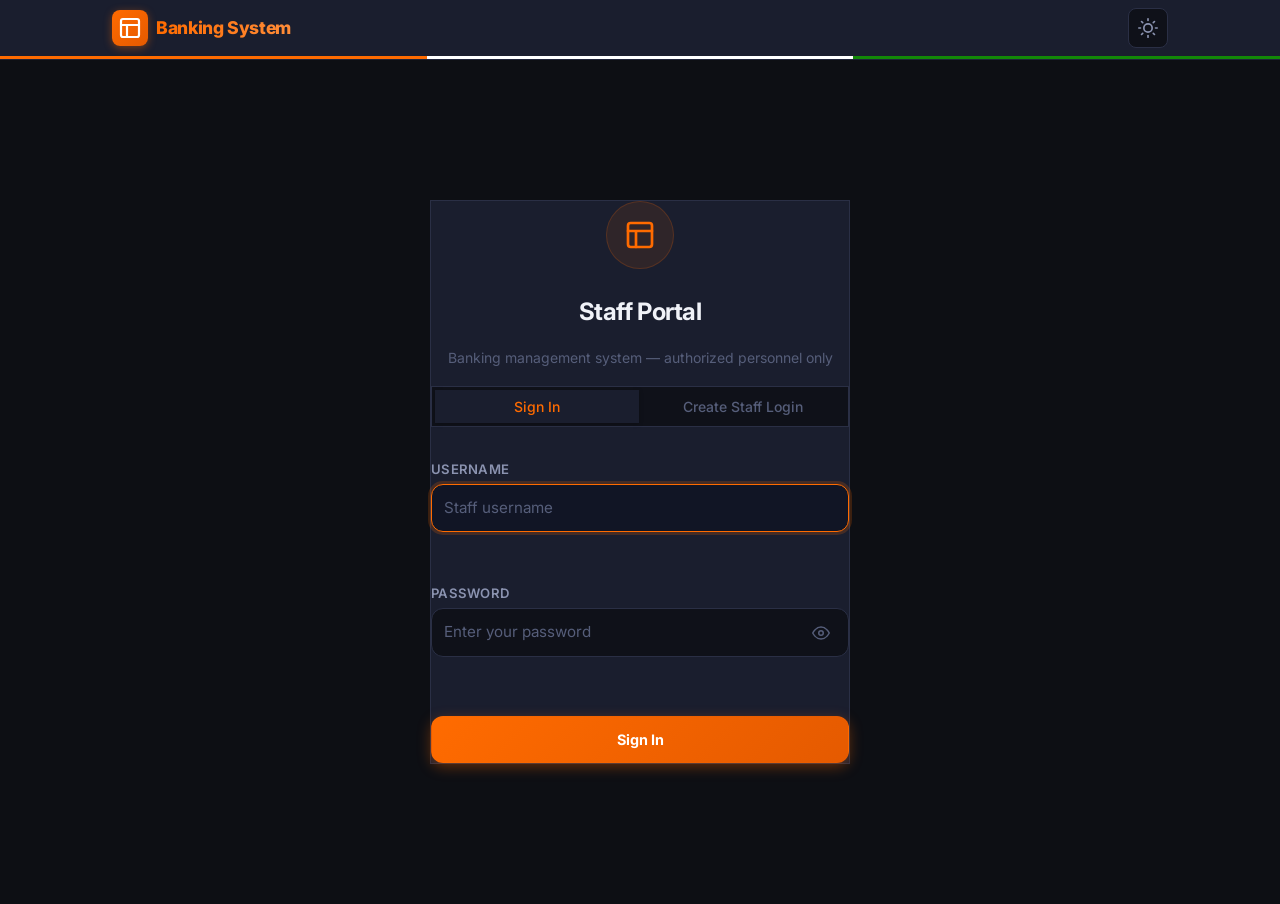
==== frontend/login.html @ ddfff702 "banking system first commit" ====
<!DOCTYPE html>
<html lang="en">
<head>
    <meta charset="UTF-8">
    <meta name="viewport" content="width=device-width, initial-scale=1.0, viewport-fit=cover">
    <meta name="theme-color" content="#FF6B00">
    <meta name="description" content="Staff login for the banking management system.">
    <title>Banking System — Staff Sign In</title>
    <link rel="preconnect" href="https://fonts.googleapis.com">
    <link rel="preconnect" href="https://fonts.gstatic.com" crossorigin>
    <link href="https://fonts.googleapis.com/css2?family=Inter:wght@400;500;600;700;800&display=swap" rel="stylesheet">
    <link rel="stylesheet" href="./style.css">
</head>
<body>
    <header class="topbar" role="banner">
        <div class="topbar-inner">
            <div class="topbar-brand">
                <span class="brand-icon" aria-hidden="true">
                    <svg width="24" height="24" viewBox="0 0 24 24" fill="none" stroke="currentColor"
                         stroke-width="2.2" stroke-linecap="round" stroke-linejoin="round">
                        <rect x="3" y="3" width="18" height="18" rx="2"/>
                        <path d="M3 9h18M9 21V9"/>
                    </svg>
                </span>
                <span class="brand-name">Banking System</span>
            </div>
            <div class="topbar-actions">
                <button class="icon-btn" id="themeToggle" aria-label="Toggle dark/light mode">
                    <svg class="icon-sun" width="20" height="20" viewBox="0 0 24 24" fill="none" stroke="currentColor"
                         stroke-width="2" stroke-linecap="round" stroke-linejoin="round" aria-hidden="true">
                        <circle cx="12" cy="12" r="5"/>
                        <line x1="12" y1="1" x2="12" y2="3"/>
                        <line x1="12" y1="21" x2="12" y2="23"/>
                        <line x1="4.22" y1="4.22" x2="5.64" y2="5.64"/>
                        <line x1="18.36" y1="18.36" x2="19.78" y2="19.78"/>
                        <line x1="1" y1="12" x2="3" y2="12"/>
                        <line x1="21" y1="12" x2="23" y2="12"/>
                        <line x1="4.22" y1="19.78" x2="5.64" y2="18.36"/>
                        <line x1="18.36" y1="5.64" x2="19.78" y2="4.22"/>
                    </svg>
                </button>
            </div>
        </div>
        <div class="topbar-tricolor" aria-hidden="true">
            <span class="tc-saffron"></span>
            <span class="tc-white"></span>
            <span class="tc-green"></span>
        </div>
    </header>

    <main class="login-page" id="main-content">
        <div class="login-card">
            <div class="login-brand" aria-hidden="true">
                <div class="login-brand-icon">
                    <svg width="32" height="32" viewBox="0 0 24 24" fill="none" stroke="currentColor"
                         stroke-width="2" stroke-linecap="round" stroke-linejoin="round">
                        <rect x="3" y="3" width="18" height="18" rx="2"/>
                        <path d="M3 9h18M9 21V9"/>
                    </svg>
                </div>
            </div>

            <h1 class="login-title">Staff Portal</h1>
            <p class="login-subtitle">Banking management system — authorized personnel only</p>

            <div class="auth-tabs" role="tablist" aria-label="Authentication options">
                <button class="auth-tab auth-tab--active" id="tab-signin" role="tab"
                        aria-selected="true" aria-controls="panel-signin">
                    Sign In
                </button>
                <button class="auth-tab" id="tab-signup" role="tab"
                        aria-selected="false" aria-controls="panel-signup">
                    Create Staff Login
                </button>
            </div>

            <div id="panel-signin" class="auth-panel" role="tabpanel" aria-labelledby="tab-signin">
                <form id="loginForm" class="login-form" novalidate>
                    <div class="field">
                        <label class="field-label" for="loginUsername">Username</label>
                        <input class="field-input" id="loginUsername" name="username" type="text"
                               placeholder="Staff username" autocomplete="username" required autofocus>
                        <span class="field-error" id="login-username-error" role="alert"></span>
                    </div>
                    <div class="field">
                        <label class="field-label" for="loginPassword">Password</label>
                        <div class="password-wrap">
                            <input class="field-input" id="loginPassword" name="password" type="password"
                                   placeholder="Enter your password" autocomplete="current-password" required>
                            <button type="button" class="pwd-eye-btn" id="loginPasswordToggle"
                                    aria-label="Show password" aria-pressed="false">
                                <svg class="eye-icon eye-show" width="18" height="18" viewBox="0 0 24 24" fill="none"
                                     stroke="currentColor" stroke-width="2" stroke-linecap="round" stroke-linejoin="round" aria-hidden="true">
                                    <path d="M1 12s4-8 11-8 11 8 11 8-4 8-11 8-11-8-11-8z"/>
                                    <circle cx="12" cy="12" r="3"/>
                                </svg>
                                <svg class="eye-icon eye-hide" width="18" height="18" viewBox="0 0 24 24" fill="none"
                                     stroke="currentColor" stroke-width="2" stroke-linecap="round" stroke-linejoin="round" aria-hidden="true">
                                    <path d="M17.94 17.94A10.07 10.07 0 0 1 12 20c-7 0-11-8-11-8a18.45 18.45 0 0 1 5.06-5.94"/>
                                    <path d="M9.9 4.24A9.12 9.12 0 0 1 12 4c7 0 11 8 11 8a18.5 18.5 0 0 1-2.16 3.19"/>
                                    <line x1="1" y1="1" x2="23" y2="23"/>
                                </svg>
                            </button>
                        </div>
                        <span class="field-error" id="login-password-error" role="alert"></span>
                    </div>
                    <div id="loginError" class="login-error" role="alert" aria-live="polite" hidden></div>
                    <button type="submit" class="btn btn-primary login-submit" id="loginBtn">Sign In</button>
                </form>
            </div>

            <div id="panel-signup" class="auth-panel auth-panel--hidden" role="tabpanel" aria-labelledby="tab-signup">
                <form id="registerForm" class="login-form" novalidate>
                    <div class="field">
                        <label class="field-label" for="regUsername">Username</label>
                        <input class="field-input" id="regUsername" name="username" type="text"
                               placeholder="Choose a staff username" autocomplete="username" required>
                        <span class="field-hint">At least 3 characters.</span>
                        <span class="field-error" id="reg-username-error" role="alert"></span>
                    </div>
                    <div class="field">
                        <label class="field-label" for="regPassword">Password</label>
                        <div class="password-wrap">
                            <input class="field-input" id="regPassword" name="password" type="password"
                                   placeholder="Create a password" autocomplete="new-password" required>
                            <button type="button" class="pwd-eye-btn" id="regPasswordToggle"
                                    aria-label="Show password" aria-pressed="false">
                                <svg class="eye-icon eye-show" width="18" height="18" viewBox="0 0 24 24" fill="none"
                                     stroke="currentColor" stroke-width="2" stroke-linecap="round" stroke-linejoin="round" aria-hidden="true">
                                    <path d="M1 12s4-8 11-8 11 8 11 8-4 8-11 8-11-8-11-8z"/>
                                    <circle cx="12" cy="12" r="3"/>
                                </svg>
                                <svg class="eye-icon eye-hide" width="18" height="18" viewBox="0 0 24 24" fill="none"
                                     stroke="currentColor" stroke-width="2" stroke-linecap="round" stroke-linejoin="round" aria-hidden="true">
                                    <path d="M17.94 17.94A10.07 10.07 0 0 1 12 20c-7 0-11-8-11-8a18.45 18.5 0 0 1 5.06-5.94"/>
                                    <path d="M9.9 4.24A9.12 9.12 0 0 1 12 4c7 0 11 8 11 8a18.5 18.5 0 0 1-2.16 3.19"/>
                                    <line x1="1" y1="1" x2="23" y2="23"/>
                                </svg>
                            </button>
                        </div>
                        <span class="field-hint">At least 6 characters.</span>
                        <span class="field-error" id="reg-password-error" role="alert"></span>
                    </div>
                    <div class="field">
                        <label class="field-label" for="regConfirm">Confirm Password</label>
                        <div class="password-wrap">
                            <input class="field-input" id="regConfirm" name="confirm" type="password"
                                   placeholder="Repeat your password" autocomplete="new-password" required>
                            <button type="button" class="pwd-eye-btn" id="regConfirmToggle"
                                    aria-label="Show password" aria-pressed="false">
                                <svg class="eye-icon eye-show" width="18" height="18" viewBox="0 0 24 24" fill="none"
                                     stroke="currentColor" stroke-width="2" stroke-linecap="round" stroke-linejoin="round" aria-hidden="true">
                                    <path d="M1 12s4-8 11-8 11 8 11 8-4 8-11 8-11-8-11-8z"/>
                                    <circle cx="12" cy="12" r="3"/>
                                </svg>
                                <svg class="eye-icon eye-hide" width="18" height="18" viewBox="0 0 24 24" fill="none"
                                     stroke="currentColor" stroke-width="2" stroke-linecap="round" stroke-linejoin="round" aria-hidden="true">
                                    <path d="M17.94 17.94A10.07 10.07 0 0 1 12 20c-7 0-11-8-11-8a18.45 18.5 0 0 1 5.06-5.94"/>
                                    <path d="M9.9 4.24A9.12 9.12 0 0 1 12 4c7 0 11 8 11 8a18.5 18.5 0 0 1-2.16 3.19"/>
                                    <line x1="1" y1="1" x2="23" y2="23"/>
                                </svg>
                            </button>
                        </div>
                        <span class="field-error" id="reg-confirm-error" role="alert"></span>
                    </div>
                    <div id="registerError" class="login-error" role="alert" aria-live="polite" hidden></div>
                    <div id="registerSuccess" class="login-success" role="status" aria-live="polite" hidden></div>
                    <button type="submit" class="btn btn-primary login-submit" id="registerBtn">Create Staff Login</button>
                </form>
            </div>
        </div>
    </main>

    <script src="./config.js"></script>
    <script src="./login.js"></script>
</body>
</html>
---- frontend/style.css ----
/* ================================================================
   VAULT — Password Manager
   Mobile-first, Indian flag–inspired palette
   Saffron #FF6B00 · White #FFFFFF · Green #128807 · Chakra Navy #06038D
   ================================================================ */

/* ── 1. Design tokens ─────────────────────────────────────────── */
:root {
    /* Brand palette */
    --saffron:        #FF6B00;
    --saffron-light:  #FF8C38;
    --saffron-dim:    #FF6B0018;
    --saffron-muted:  #FF6B0030;
    --green:          #128807;
    --green-light:    #1aad08;
    --green-dim:      #12880718;
    --green-muted:    #12880730;
    --chakra:         #06038D;
    --white:          #FFFFFF;

    /* Neutrals (dark theme default) */
    --bg-base:        #0d0f14;
    --bg-surface:     #141720;
    --bg-card:        #1a1e2e;
    --bg-card-hover:  #1f2438;
    --bg-input:       #0f1119;
    --bg-input-focus: #111525;

    --border:         #2a2f45;
    --border-focus:   var(--saffron);
    --border-subtle:  #1e2338;

    --text-primary:   #f0f2f8;
    --text-secondary: #8b93b0;
    --text-muted:     #565e7a;
    --text-inverse:   #0d0f14;

    /* Semantic */
    --success:        #22c55e;
    --success-dim:    #22c55e18;
    --error:          #ef4444;
    --error-dim:      #ef444418;
    --warning:        #f59e0b;

    /* Spacing scale */
    --sp-1: 4px;   --sp-2: 8px;   --sp-3: 12px;  --sp-4: 16px;
    --sp-5: 20px;  --sp-6: 24px;  --sp-8: 32px;  --sp-10: 40px;

    /* Radii */
    --r-sm:  8px;
    --r-md:  12px;
    --r-lg:  18px;
    --r-xl:  24px;
    --r-full: 9999px;

    /* Shadows */
    --shadow-card:   0 4px 24px rgba(0,0,0,0.32), 0 1px 3px rgba(0,0,0,0.2);
    --shadow-input:  0 0 0 3px var(--saffron-muted);
    --shadow-btn:    0 4px 14px rgba(255, 107, 0, 0.35);
    --shadow-dialog: 0 20px 60px rgba(0,0,0,0.6);

    /* Motion */
    --ease-out: cubic-bezier(0.22, 1, 0.36, 1);
    --duration: 200ms;

    /* Layout */
    --topbar-h:   56px;
    --max-width:  1120px;
    --page-pad:   var(--sp-4);
}

/* Light theme */
[data-theme="light"] {
    --bg-base:        #f5f6fa;
    --bg-surface:     #eef0f7;
    --bg-card:        #ffffff;
    --bg-card-hover:  #f7f8fd;
    --bg-input:       #f0f2fa;
    --bg-input-focus: #fff;

    --border:         #d8dcea;
    --border-subtle:  #e8eaf3;

    --text-primary:   #111827;
    --text-secondary: #4b5563;
    --text-muted:     #9ca3af;
    --text-inverse:   #ffffff;

    --shadow-card:    0 2px 16px rgba(0,0,0,0.08), 0 1px 3px rgba(0,0,0,0.05);
    --shadow-input:   0 0 0 3px var(--saffron-muted);
    --shadow-btn:     0 4px 14px rgba(255,107,0,0.28);
}

/* ── 2. Reset & base ──────────────────────────────────────────── */
*, *::before, *::after {
    box-sizing: border-box;
    margin: 0;
    padding: 0;
}

html {
    -webkit-text-size-adjust: 100%;
    scroll-behavior: smooth;
}

body {
    font-family: 'Inter', system-ui, -apple-system, sans-serif;
    font-size: 15px;
    line-height: 1.6;
    background-color: var(--bg-base);
    color: var(--text-primary);
    min-height: 100dvh;
    transition: background-color var(--duration), color var(--duration);
    -webkit-font-smoothing: antialiased;
}

/* Scrollbar (desktop) */
::-webkit-scrollbar { width: 6px; }
::-webkit-scrollbar-track { background: transparent; }
::-webkit-scrollbar-thumb { background: var(--border); border-radius: var(--r-full); }

/* Focus ring */
:focus-visible {
    outline: 2px solid var(--saffron);
    outline-offset: 2px;
}

/* ── 3. Top navigation bar ────────────────────────────────────── */
.topbar {
    position: sticky;
    top: 0;
    z-index: 100;
    background: var(--bg-card);
    border-bottom: 1px solid var(--border-subtle);
    backdrop-filter: blur(12px);
    -webkit-backdrop-filter: blur(12px);
}

.topbar-inner {
    max-width: var(--max-width);
    margin: 0 auto;
    padding: 0 var(--page-pad);
    height: var(--topbar-h);
    display: flex;
    align-items: center;
    justify-content: space-between;
}

/* Tricolor accent stripe */
.topbar-tricolor {
    display: flex;
    height: 3px;
}
.tc-saffron { flex: 1; background: var(--saffron); }
.tc-white   { flex: 1; background: var(--white); }
.tc-green   { flex: 1; background: var(--green); }

/* Brand */
.topbar-brand {
    display: flex;
    align-items: center;
    gap: var(--sp-2);
    text-decoration: none;
    color: inherit;
}

.brand-icon {
    display: grid;
    place-items: center;
    width: 36px;
    height: 36px;
    background: linear-gradient(135deg, var(--saffron), #e55a00);
    border-radius: var(--r-sm);
    color: var(--white);
    flex-shrink: 0;
    box-shadow: 0 2px 8px rgba(255,107,0,0.4);
}

.brand-name {
    font-size: 1.1rem;
    font-weight: 800;
    letter-spacing: -0.02em;
    background: linear-gradient(90deg, var(--saffron) 0%, var(--saffron-light) 100%);
    -webkit-background-clip: text;
    -webkit-text-fill-color: transparent;
    background-clip: text;
}

/* Icon button */
.icon-btn {
    display: grid;
    place-items: center;
    width: 40px;
    height: 40px;
    border-radius: var(--r-sm);
    border: 1px solid var(--border);
    background: var(--bg-input);
    color: var(--text-secondary);
    cursor: pointer;
    transition: background var(--duration), color var(--duration), border-color var(--duration);
}
.icon-btn:hover {
    background: var(--saffron-dim);
    color: var(--saffron);
    border-color: var(--saffron-muted);
}
.icon-btn .eye-hide { display: none; }

/* ── 4. Page layout ───────────────────────────────────────────── */
.page {
    max-width: var(--max-width);
    margin: 0 auto;
    padding: var(--sp-6) var(--page-pad) var(--sp-10);
}

/* ── 5. Hero ──────────────────────────────────────────────────── */
.hero {
    display: flex;
    align-items: center;
    justify-content: space-between;
    gap: var(--sp-4);
    margin-bottom: var(--sp-6);
    padding: var(--sp-6) var(--sp-6);
    background: var(--bg-card);
    border-radius: var(--r-xl);
    border: 1px solid var(--border-subtle);
    position: relative;
    overflow: hidden;
}

/* Subtle gradient wash behind hero */
.hero::before {
    content: '';
    position: absolute;
    inset: 0;
    background: linear-gradient(120deg,
        var(--saffron-dim) 0%,
        transparent 45%,
        var(--green-dim) 100%);
    pointer-events: none;
}

.hero-inner { position: relative; z-index: 1; }

.hero-title {
    font-size: clamp(1.35rem, 4vw, 1.9rem);
    font-weight: 800;
    letter-spacing: -0.03em;
    line-height: 1.15;
    color: var(--text-primary);
    margin-bottom: var(--sp-1);
}

.hero-subtitle {
    font-size: 0.9rem;
    color: var(--text-secondary);
}

/* Mini Indian flag */
.hero-badge {
    flex-shrink: 0;
    position: relative;
    z-index: 1;
}

.mini-flag {
    width: 52px;
    border-radius: 4px;
    overflow: hidden;
    box-shadow: 0 2px 12px rgba(0,0,0,0.25);
    border: 1px solid rgba(255,255,255,0.1);
}

.mf-saffron, .mf-white, .mf-green {
    display: block;
    height: 18px;
}
.mf-saffron { background: var(--saffron); }
.mf-white   { background: #fff; position: relative; display: flex; align-items: center; justify-content: center; }
.mf-green   { background: var(--green); }

.mf-chakra {
    display: block;
    width: 12px;
    height: 12px;
    border: 2px solid var(--chakra);
    border-radius: 50%;
    position: relative;
}
.mf-chakra::before {
    content: '';
    position: absolute;
    inset: 1px;
    background: radial-gradient(circle, var(--chakra) 1.5px, transparent 1.5px);
}

/* ── 6. App shell grid ────────────────────────────────────────── */
.app-shell {
    display: grid;
    gap: var(--sp-5);
    grid-template-columns: 1fr;
}

@media (min-width: 860px) {
    .app-shell {
        grid-template-columns: 420px 1fr;
        align-items: start;
    }
}

@media (min-width: 1060px) {
    .app-shell {
        grid-template-columns: 460px 1fr;
    }
}

/* ── 7. Card ──────────────────────────────────────────────────── */
.card {
    background: var(--bg-card);
    border: 1px solid var(--border-subtle);
    border-radius: var(--r-lg);
    box-shadow: var(--shadow-card);
    overflow: hidden;
}

.card-header {
    display: flex;
    align-items: center;
    justify-content: space-between;
    padding: var(--sp-5) var(--sp-5) 0;
}

.card-title {
    display: flex;
    align-items: center;
    gap: var(--sp-2);
    font-size: 1rem;
    font-weight: 700;
    color: var(--text-primary);
}

.card-title svg {
    color: var(--saffron);
    flex-shrink: 0;
}

.card-body {
    padding: var(--sp-5);
}

/* ── 8. Form fields ───────────────────────────────────────────── */
.field {
    display: flex;
    flex-direction: column;
    gap: var(--sp-1);
    margin-bottom: var(--sp-4);
}

.field:last-of-type { margin-bottom: 0; }

.field-label {
    font-size: 0.82rem;
    font-weight: 600;
    color: var(--text-secondary);
    letter-spacing: 0.02em;
    text-transform: uppercase;
    display: flex;
    align-items: center;
    gap: var(--sp-2);
}

.field-label-hint {
    font-size: 0.75rem;
    font-weight: 400;
    text-transform: none;
    color: var(--text-muted);
    letter-spacing: 0;
}

.field-input {
    width: 100%;
    padding: 11px var(--sp-3);
    font: inherit;
    font-size: 0.95rem;
    background: var(--bg-input);
    color: var(--text-primary);
    border: 1.5px solid var(--border);
    border-radius: var(--r-md);
    transition: border-color var(--duration), box-shadow var(--duration), background var(--duration);
    -webkit-appearance: none;
    appearance: none;
}

.field-input::placeholder { color: var(--text-muted); }

.field-input:hover {
    border-color: var(--saffron-muted);
}

.field-input:focus {
    outline: none;
    border-color: var(--saffron);
    background: var(--bg-input-focus);
    box-shadow: var(--shadow-input);
}

.field-input.is-invalid {
    border-color: var(--error);
    box-shadow: 0 0 0 3px rgba(239,68,68,0.18);
}

.field-textarea {
    resize: vertical;
    min-height: 88px;
    line-height: 1.5;
}

.field-error {
    font-size: 0.8rem;
    color: var(--error);
    min-height: 1.2em;
    display: flex;
    align-items: center;
    gap: 4px;
}

/* ── 9. Password input wrapper ────────────────────────────────── */
.password-wrap {
    position: relative;
}

.password-wrap .field-input {
    padding-right: 46px;
}

.pwd-eye-btn {
    position: absolute;
    top: 50%;
    right: 10px;
    transform: translateY(-50%);
    background: transparent;
    border: none;
    color: var(--text-muted);
    cursor: pointer;
    padding: var(--sp-1);
    display: grid;
    place-items: center;
    border-radius: var(--r-sm);
    transition: color var(--duration), background var(--duration);
    /* Minimum touch target */
    min-width: 36px;
    min-height: 36px;
}

.pwd-eye-btn:hover { color: var(--saffron); background: var(--saffron-dim); }

.pwd-eye-btn[aria-pressed="true"] .eye-show { display: none; }
.pwd-eye-btn[aria-pressed="true"] .eye-hide { display: block; }
.pwd-eye-btn[aria-pressed="false"] .eye-show { display: block; }
.pwd-eye-btn[aria-pressed="false"] .eye-hide { display: none; }

/* ── 10. Password strength bar ────────────────────────────────── */
.strength-bar {
    display: flex;
    gap: var(--sp-1);
    margin-top: var(--sp-2);
}

.strength-seg {
    flex: 1;
    height: 4px;
    border-radius: var(--r-full);
    background: var(--border);
    transition: background var(--duration);
}

/*
  3-level scoring: data-score="1" Weak, "2" Medium, "3" Strong
  Only 3 segments used (data-seg 1–3); seg 4 kept in HTML but hidden.
*/
.strength-seg[data-seg="4"] { display: none; }

/* Weak — first segment red */
.strength-bar[data-score="1"] .strength-seg[data-seg="1"] { background: var(--error); }

/* Medium — first two segments amber */
.strength-bar[data-score="2"] .strength-seg[data-seg="1"],
.strength-bar[data-score="2"] .strength-seg[data-seg="2"] { background: var(--warning); }

/* Strong — all three segments green */
.strength-bar[data-score="3"] .strength-seg[data-seg="1"],
.strength-bar[data-score="3"] .strength-seg[data-seg="2"],
.strength-bar[data-score="3"] .strength-seg[data-seg="3"] { background: var(--green); }

.strength-label {
    font-size: 0.75rem;
    font-weight: 600;
    color: var(--text-muted);
    margin-top: 2px;
    min-height: 1em;
    letter-spacing: 0.01em;
}

/* ── 11. Form actions ─────────────────────────────────────────── */
.form-actions {
    display: flex;
    gap: var(--sp-3);
    margin-top: var(--sp-5);
    flex-wrap: wrap;
}

/* ── 12. Buttons ──────────────────────────────────────────────── */
.btn {
    display: inline-flex;
    align-items: center;
    justify-content: center;
    gap: var(--sp-2);
    padding: 11px var(--sp-5);
    font: inherit;
    font-size: 0.9rem;
    font-weight: 700;
    border-radius: var(--r-md);
    border: 1.5px solid transparent;
    cursor: pointer;
    text-decoration: none;
    white-space: nowrap;
    transition:
        background var(--duration),
        box-shadow var(--duration),
        transform 80ms,
        opacity var(--duration),
        border-color var(--duration);
    /* Minimum touch target */
    min-height: 44px;
    user-select: none;
    -webkit-tap-highlight-color: transparent;
}

.btn:active { transform: scale(0.97); }
.btn:disabled {
    opacity: 0.5;
    cursor: not-allowed;
    transform: none;
}

/* Primary — saffron */
.btn-primary {
    background: linear-gradient(135deg, var(--saffron) 0%, #e55a00 100%);
    color: var(--white);
    box-shadow: var(--shadow-btn);
    flex: 1;
}
.btn-primary:hover:not(:disabled) {
    background: linear-gradient(135deg, var(--saffron-light) 0%, var(--saffron) 100%);
    box-shadow: 0 6px 20px rgba(255,107,0,0.45);
}

/* Secondary — outlined green */
.btn-secondary {
    background: var(--green-dim);
    color: var(--green-light);
    border-color: var(--green-muted);
}
.btn-secondary:hover:not(:disabled) {
    background: var(--green-muted);
    border-color: var(--green);
}

/* Ghost */
.btn-ghost {
    background: transparent;
    color: var(--text-secondary);
    border-color: var(--border);
}
.btn-ghost:hover:not(:disabled) {
    background: var(--bg-input);
    color: var(--text-primary);
}

/* Danger */
.btn-danger {
    background: var(--error);
    color: var(--white);
    border-color: var(--error);
}
.btn-danger:hover:not(:disabled) {
    background: #dc2626;
    box-shadow: 0 4px 14px rgba(239,68,68,0.35);
}

/* Loading spinner inside btn */
.btn.is-loading {
    pointer-events: none;
    position: relative;
    color: transparent;
}
.btn.is-loading::after {
    content: '';
    position: absolute;
    inset: 50% auto auto 50%;
    transform: translate(-50%, -50%);
    width: 16px;
    height: 16px;
    border: 2px solid rgba(255,255,255,0.4);
    border-top-color: #fff;
    border-radius: 50%;
    animation: spin 0.65s linear infinite;
}

/* ── 13. Toast / feedback ─────────────────────────────────────── */
.toast {
    display: none;
    align-items: center;
    gap: var(--sp-2);
    padding: var(--sp-3) var(--sp-4);
    border-radius: var(--r-md);
    font-size: 0.875rem;
    font-weight: 500;
    margin-top: var(--sp-4);
    animation: slideIn 0.22s var(--ease-out);
}

.toast.visible { display: flex; }

.toast.success {
    background: var(--success-dim);
    color: var(--success);
    border: 1px solid rgba(34,197,94,0.25);
}

.toast.error {
    background: var(--error-dim);
    color: var(--error);
    border: 1px solid rgba(239,68,68,0.25);
}

/* ── 14. Vault header ─────────────────────────────────────────── */
.vault-card-header {
    padding-bottom: var(--sp-4);
}

/* Badge / count pill */
.badge {
    display: inline-flex;
    align-items: center;
    justify-content: center;
    min-width: 26px;
    height: 22px;
    padding: 0 var(--sp-2);
    font-size: 0.75rem;
    font-weight: 700;
    border-radius: var(--r-full);
    background: var(--saffron-dim);
    color: var(--saffron);
    border: 1px solid var(--saffron-muted);
}

/* ── 15. Search bar ───────────────────────────────────────────── */
.search-wrap {
    position: relative;
    margin-bottom: var(--sp-4);
}

.search-icon {
    position: absolute;
    left: 12px;
    top: 50%;
    transform: translateY(-50%);
    color: var(--text-muted);
    pointer-events: none;
}

.search-input {
    width: 100%;
    padding: 10px var(--sp-3) 10px 38px;
    font: inherit;
    font-size: 0.9rem;
    background: var(--bg-input);
    color: var(--text-primary);
    border: 1.5px solid var(--border);
    border-radius: var(--r-md);
    transition: border-color var(--duration), box-shadow var(--duration);
    -webkit-appearance: none;
    appearance: none;
}

.search-input::placeholder { color: var(--text-muted); }

.search-input:focus {
    outline: none;
    border-color: var(--saffron);
    box-shadow: var(--shadow-input);
}

/* Clear button on search (native) */
.search-input::-webkit-search-cancel-button { opacity: 0.5; cursor: pointer; }

/* ── 16. Vault list ───────────────────────────────────────────── */
.vault-list {
    display: flex;
    flex-direction: column;
    gap: var(--sp-3);
}

/* ── 17. Vault item card ──────────────────────────────────────── */
.vault-item {
    display: grid;
    grid-template-columns: 1fr auto;
    gap: var(--sp-3);
    align-items: start;
    padding: var(--sp-4);
    background: var(--bg-card);
    border: 1.5px solid var(--border-subtle);
    border-radius: var(--r-md);
    transition: border-color var(--duration), background var(--duration), transform var(--duration);
    animation: fadeUp 0.25s var(--ease-out);
    position: relative;
    overflow: hidden;
}

.vault-item::before {
    content: '';
    position: absolute;
    left: 0; top: 0; bottom: 0;
    width: 3px;
    background: linear-gradient(180deg, var(--saffron), var(--green));
    border-radius: 0 2px 2px 0;
}

.vault-item:hover {
    border-color: var(--saffron-muted);
    background: var(--bg-card-hover);
}

.vault-item-info { min-width: 0; padding-left: var(--sp-2); }

.vault-item-title {
    font-size: 0.95rem;
    font-weight: 700;
    color: var(--text-primary);
    margin-bottom: 2px;
    white-space: nowrap;
    overflow: hidden;
    text-overflow: ellipsis;
}

.vault-item-row {
    display: flex;
    align-items: center;
    gap: var(--sp-2);
    font-size: 0.82rem;
    color: var(--text-secondary);
    margin-top: 4px;
    min-width: 0;
}

.vault-item-row svg { flex-shrink: 0; color: var(--text-muted); }

.vault-item-value {
    min-width: 0;
    overflow: hidden;
    text-overflow: ellipsis;
    white-space: nowrap;
}

.vault-item-password {
    font-family: 'Courier New', monospace;
    letter-spacing: 0.08em;
    font-size: 0.82rem;
}

.vault-item-notes {
    color: var(--text-muted);
    font-style: italic;
    font-size: 0.78rem;
    margin-top: var(--sp-2);
    display: -webkit-box;
    -webkit-line-clamp: 2;
    -webkit-box-orient: vertical;
    overflow: hidden;
}

/* Item action buttons cluster */
.vault-item-actions {
    display: flex;
    flex-direction: column;
    gap: var(--sp-2);
    flex-shrink: 0;
}

.item-btn {
    display: grid;
    place-items: center;
    width: 34px;
    height: 34px;
    border-radius: var(--r-sm);
    border: 1.5px solid var(--border);
    background: var(--bg-input);
    color: var(--text-muted);
    cursor: pointer;
    transition: background var(--duration), color var(--duration), border-color var(--duration);
    /* Touch target */
    min-width: 34px;
    min-height: 34px;
}

.item-btn:hover { color: var(--saffron); border-color: var(--saffron-muted); background: var(--saffron-dim); }

.item-btn-delete:hover { color: var(--error); border-color: rgba(239,68,68,0.3); background: var(--error-dim); }

.item-btn-copy.copied {
    color: var(--green-light);
    border-color: var(--green-muted);
    background: var(--green-dim);
}

/* ── 18. Empty state ──────────────────────────────────────────── */
.empty-state {
    display: flex;
    flex-direction: column;
    align-items: center;
    justify-content: center;
    gap: var(--sp-3);
    padding: var(--sp-10) var(--sp-4);
    text-align: center;
    color: var(--text-muted);
}

.empty-icon {
    width: 56px;
    height: 56px;
    border-radius: var(--r-lg);
    background: var(--saffron-dim);
    border: 1.5px solid var(--saffron-muted);
    display: grid;
    place-items: center;
    color: var(--saffron);
}

.empty-title {
    font-size: 0.95rem;
    font-weight: 600;
    color: var(--text-secondary);
}

.empty-desc {
    font-size: 0.82rem;
    max-width: 220px;
}

/* ── 19. Loading state skeleton ───────────────────────────────── */
.skeleton {
    border-radius: var(--r-md);
    background: linear-gradient(90deg,
        var(--bg-card) 25%,
        var(--bg-card-hover) 50%,
        var(--bg-card) 75%);
    background-size: 200% 100%;
    animation: shimmer 1.4s ease infinite;
}

.skeleton-item {
    height: 80px;
    border-radius: var(--r-md);
}

/* ── 20. Confirm dialog ───────────────────────────────────────── */
.confirm-dialog {
    position: fixed;
    inset: 0;
    z-index: 300;
    margin: auto;
    width: calc(100% - var(--sp-8));
    max-width: 380px;
    background: var(--bg-card);
    border: 1.5px solid var(--border);
    border-radius: var(--r-xl);
    box-shadow: var(--shadow-dialog);
    padding: 0;
    display: none;
    animation: scaleIn 0.22s var(--ease-out);
}

.confirm-dialog[open] { display: block; }

.dialog-backdrop {
    display: none;
    position: fixed;
    inset: 0;
    z-index: 200;
    background: rgba(0,0,0,0.65);
    backdrop-filter: blur(4px);
    -webkit-backdrop-filter: blur(4px);
    animation: fadeIn 0.18s ease;
}

.dialog-backdrop.active { display: block; }

.dialog-inner {
    padding: var(--sp-6);
    display: flex;
    flex-direction: column;
    align-items: center;
    gap: var(--sp-3);
    text-align: center;
}

.dialog-icon {
    width: 56px;
    height: 56px;
    border-radius: var(--r-lg);
    background: var(--error-dim);
    border: 1.5px solid rgba(239,68,68,0.25);
    display: grid;
    place-items: center;
    color: var(--error);
}

.dialog-title {
    font-size: 1.05rem;
    font-weight: 700;
    color: var(--text-primary);
}

.dialog-desc {
    font-size: 0.875rem;
    color: var(--text-secondary);
}

.dialog-actions {
    display: flex;
    gap: var(--sp-3);
    width: 100%;
    margin-top: var(--sp-2);
}

.dialog-actions .btn { flex: 1; }

/* ── 21. Animations ───────────────────────────────────────────── */
@keyframes spin {
    to { transform: translate(-50%, -50%) rotate(360deg); }
}

@keyframes shimmer {
    from { background-position: 200% 0; }
    to   { background-position: -200% 0; }
}

@keyframes slideIn {
    from { opacity: 0; transform: translateY(-6px); }
    to   { opacity: 1; transform: translateY(0); }
}

@keyframes fadeUp {
    from { opacity: 0; transform: translateY(8px); }
    to   { opacity: 1; transform: translateY(0); }
}

@keyframes scaleIn {
    from { opacity: 0; transform: scale(0.94); }
    to   { opacity: 1; transform: scale(1); }
}

@keyframes fadeIn {
    from { opacity: 0; }
    to   { opacity: 1; }
}

/* ── 22. Responsive overrides ─────────────────────────────────── */

/* Tight phones */
@media (max-width: 420px) {
    :root { --page-pad: var(--sp-3); }

    .hero {
        padding: var(--sp-4) var(--sp-4);
    }

    .hero-title { font-size: 1.2rem; }

    .form-actions {
        flex-direction: column;
    }
    .btn-primary { flex: none; width: 100%; }
    .btn-secondary { width: 100%; }

    .vault-item {
        grid-template-columns: 1fr;
    }
    .vault-item-actions {
        flex-direction: row;
        justify-content: flex-end;
    }
}

/* Tablet and above — items use more horizontal space */
@media (min-width: 600px) {
    :root { --page-pad: var(--sp-6); }

    .vault-item-actions {
        flex-direction: column;
    }
}

/* Wide desktop */
@media (min-width: 1200px) {
    :root { --page-pad: var(--sp-8); }
}

/* Reduce motion */
@media (prefers-reduced-motion: reduce) {
    *, *::before, *::after {
        animation-duration: 0.01ms !important;
        transition-duration: 0.01ms !important;
    }
}

/* ================================================================
   AUTH — Login page styles
   ================================================================ */

/* Full-page centered layout */
.login-page {
    min-height: calc(100vh - 56px); /* subtract topbar height */
    display: flex;
    align-items: center;
    justify-content: center;
    padding: var(--sp-6) var(--sp-4);
}

/* Login card */
.login-card {
    width: 100%;
    max-width: 420px;
    background: var(--bg-card);
    border: 1px solid var(--border);
    border-radius: var(--radius-xl);
    padding: var(--sp-8) var(--sp-7);
    box-shadow: var(--shadow-lg);
    display: flex;
    flex-direction: column;
    align-items: center;
    gap: var(--sp-4);
}

/* Brand icon circle at top */
.login-brand {
    margin-bottom: var(--sp-2);
}

.login-brand-icon {
    width: 68px;
    height: 68px;
    border-radius: 50%;
    background: var(--saffron-dim);
    border: 1.5px solid var(--saffron-muted);
    color: var(--saffron);
    display: flex;
    align-items: center;
    justify-content: center;
}

.login-title {
    font-size: 1.5rem;
    font-weight: 700;
    color: var(--text-primary);
    margin: 0;
    text-align: center;
    letter-spacing: -0.02em;
}

.login-subtitle {
    font-size: 0.875rem;
    color: var(--text-muted);
    margin: 0;
    text-align: center;
}

/* Form fills full card width */
.login-form {
    width: 100%;
    display: flex;
    flex-direction: column;
    gap: var(--sp-4);
    margin-top: var(--sp-2);
}

/* Full-width submit button */
.login-submit {
    width: 100%;
    justify-content: center;
    margin-top: var(--sp-2);
}

/* Error banner */
.login-error {
    background: var(--error-dim, rgba(239,68,68,0.12));
    border: 1px solid rgba(239,68,68,0.3);
    color: var(--error, #ef4444);
    border-radius: var(--radius-md);
    padding: var(--sp-3) var(--sp-4);
    font-size: 0.875rem;
    text-align: center;
}

/* Hint text at bottom */
.login-hint {
    font-size: 0.8rem;
    color: var(--text-subtle, var(--text-muted));
    text-align: center;
    margin: 0;
    margin-top: var(--sp-2);
    opacity: 0.7;
}

/* Error state on inputs (mirrors existing field-input focus style) */
.field-input--error {
    border-color: var(--error, #ef4444) !important;
    outline-color: var(--error, #ef4444) !important;
}

/* ── Topbar user pill (shown on main vault page when logged in) ── */
.user-pill {
    display: flex;
    align-items: center;
    gap: var(--sp-2);
    background: var(--bg-input);
    border: 1px solid var(--border);
    border-radius: 999px;
    padding: var(--sp-1) var(--sp-3) var(--sp-1) var(--sp-2);
    font-size: 0.8rem;
    color: var(--text-secondary);
    font-weight: 500;
    white-space: nowrap;
}

.user-pill svg {
    color: var(--saffron);
    flex-shrink: 0;
}

/* Logout button */
.btn-logout {
    display: inline-flex;
    align-items: center;
    gap: var(--sp-1);
    background: transparent;
    border: 1px solid var(--border);
    color: var(--text-muted);
    border-radius: var(--radius-md);
    padding: var(--sp-1) var(--sp-3);
    font-size: 0.8rem;
    font-weight: 500;
    cursor: pointer;
    transition: border-color 0.15s, color 0.15s, background 0.15s;
    white-space: nowrap;
}

.btn-logout:hover {
    border-color: var(--error, #ef4444);
    color: var(--error, #ef4444);
    background: rgba(239,68,68,0.06);
}

/* Topbar actions gap */
.topbar-actions {
    display: flex;
    align-items: center;
    gap: var(--sp-2);
}

@media (max-width: 420px) {
    .login-card {
        padding: var(--sp-6) var(--sp-4);
    }
    .user-pill span {
        display: none; /* hide username text on very small screens, keep icon */
    }
}

/* ── Auth tabs ───────────────────────────────────────────────── */
.auth-tabs {
    display: flex;
    width: 100%;
    background: var(--bg-input);
    border: 1px solid var(--border);
    border-radius: var(--radius-lg);
    padding: 3px;
    gap: 3px;
    margin-bottom: var(--sp-2);
}

.auth-tab {
    flex: 1;
    padding: var(--sp-2) var(--sp-3);
    border: none;
    border-radius: calc(var(--radius-lg) - 3px);
    background: transparent;
    color: var(--text-muted);
    font-size: 0.875rem;
    font-weight: 500;
    font-family: inherit;
    cursor: pointer;
    transition: background 0.18s, color 0.18s;
    white-space: nowrap;
}

.auth-tab:hover:not(.auth-tab--active) {
    background: var(--bg-card-hover);
    color: var(--text-secondary);
}

.auth-tab--active {
    background: var(--bg-card);
    color: var(--saffron);
    box-shadow: 0 1px 4px rgba(0,0,0,0.25);
}

/* ── Auth panels ─────────────────────────────────────────────── */
.auth-panel {
    width: 100%;
}

.auth-panel--hidden {
    display: none;
}

/* ── Field hint text ─────────────────────────────────────────── */
.field-hint {
    display: block;
    font-size: 0.75rem;
    color: var(--text-muted);
    margin-top: 3px;
    opacity: 0.75;
}

/* ── Success banner ──────────────────────────────────────────── */
.login-success {
    background: var(--green-dim);
    border: 1px solid var(--green-muted);
    color: var(--green-light);
    border-radius: var(--radius-md);
    padding: var(--sp-3) var(--sp-4);
    font-size: 0.875rem;
    text-align: center;
}

.dash-nav {
    display: flex;
    flex-wrap: wrap;
    gap: var(--sp-2);
    margin-bottom: var(--sp-5);
}
.dash-nav-btn {
    flex: 1;
    min-width: 140px;
    min-height: 44px;
    border: 1.5px solid var(--border);
    background: var(--bg-card);
    color: var(--text-secondary);
    border-radius: var(--r-md);
    font: inherit;
    font-weight: 700;
    cursor: pointer;
    padding: 10px var(--sp-3);
}
.dash-nav-btn.is-active,
.dash-nav-btn:hover {
    border-color: var(--saffron-muted);
    color: var(--saffron);
    background: var(--saffron-dim);
}
.account-summary {
    margin-top: var(--sp-4);
    padding: var(--sp-4);
    border: 1.5px solid var(--border-subtle);
    border-radius: var(--r-md);
    background: var(--bg-input);
}
.summary-row {
    display: flex;
    justify-content: space-between;
    gap: var(--sp-3);
    padding: 6px 0;
    border-bottom: 1px solid var(--border-subtle);
    font-size: 0.9rem;
}
.summary-row:last-child { border-bottom: none; }
.summary-row span { color: var(--text-muted); }
.money { font-variant-numeric: tabular-nums; color: var(--green-light); }
.history-list { display: flex; flex-direction: column; gap: var(--sp-3); margin-top: var(--sp-4); }
.history-item {
    display: flex;
    justify-content: space-between;
    gap: var(--sp-4);
    padding: var(--sp-4);
    border: 1.5px solid var(--border-subtle);
    border-radius: var(--r-md);
}
.history-type--credit { color: var(--green-light); }
.history-type--withdraw { color: var(--saffron); }
.history-meta { font-size: 0.78rem; color: var(--text-muted); }
.history-amounts { text-align: right; }
.dialog-icon--warn {
    background: var(--saffron-dim);
    border-color: var(--saffron-muted);
    color: var(--saffron);
}
.history-filter .form-actions { margin-top: var(--sp-3); }
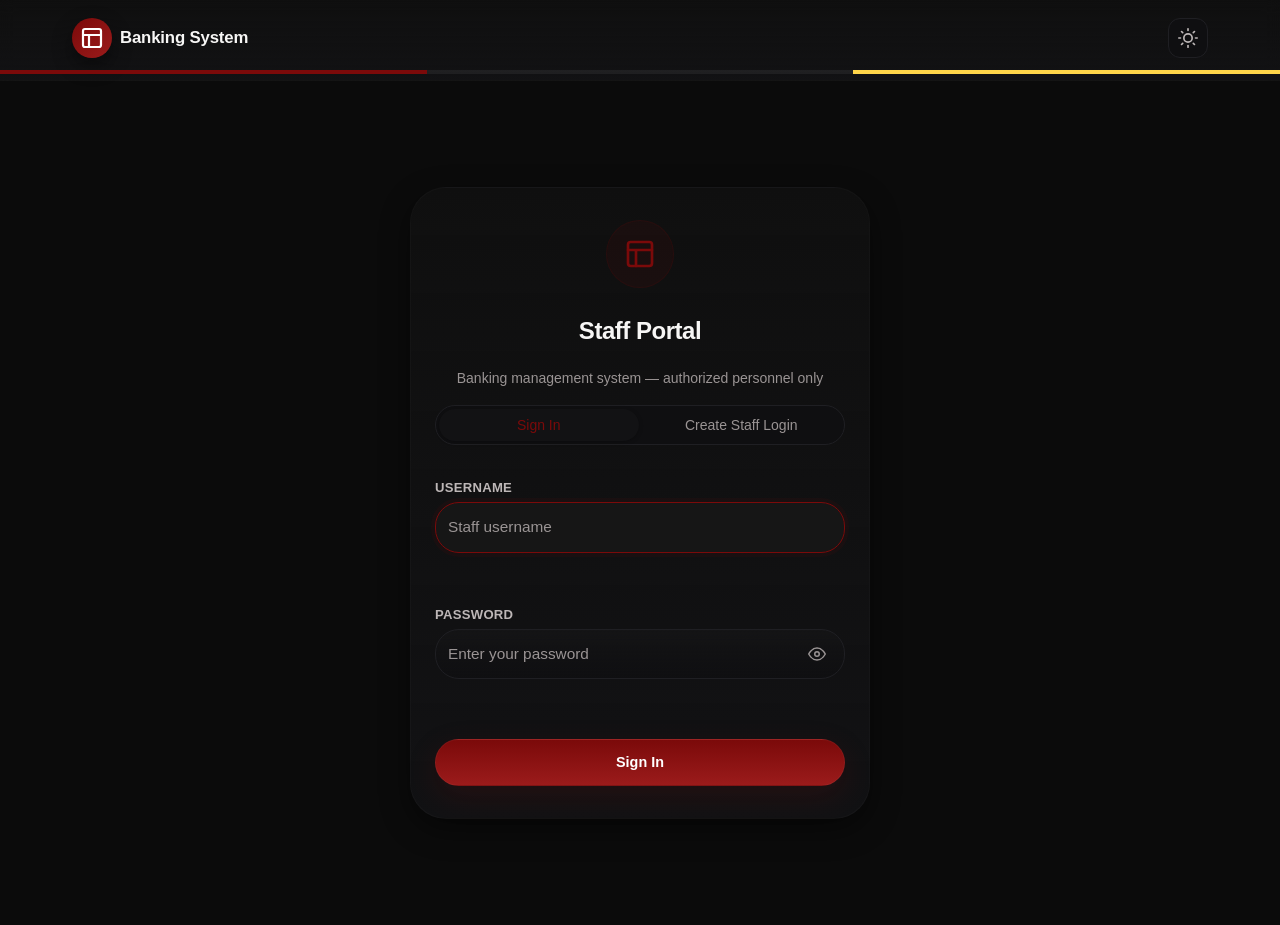
==== commit c4d40e0a: "redesigned ui" ====
--- a/frontend/login.html
+++ b/frontend/login.html
@@ -3,12 +3,10 @@
 <head>
     <meta charset="UTF-8">
     <meta name="viewport" content="width=device-width, initial-scale=1.0, viewport-fit=cover">
-    <meta name="theme-color" content="#FF6B00">
+    <meta name="theme-color" content="#7B0A0A">
     <meta name="description" content="Staff login for the banking management system.">
     <title>Banking System — Staff Sign In</title>
-    <link rel="preconnect" href="https://fonts.googleapis.com">
-    <link rel="preconnect" href="https://fonts.gstatic.com" crossorigin>
-    <link href="https://fonts.googleapis.com/css2?family=Inter:wght@400;500;600;700;800&display=swap" rel="stylesheet">
+    <!-- Using system fonts for modern Apple-like appearance; removed external font dependency -->
     <link rel="stylesheet" href="./style.css">
 </head>
 <body>
--- a/frontend/style.css
+++ b/frontend/style.css
@@ -1,71 +1,77 @@
 /* ================================================================
-   VAULT — Password Manager
-   Mobile-first, Indian flag–inspired palette
-   Saffron #FF6B00 · White #FFFFFF · Green #128807 · Chakra Navy #06038D
+   VAULT — Banking UI (Redesigned)
+   Modern rounded theme using maroon · white · yellow · black
    ================================================================ */
 
 /* ── 1. Design tokens ─────────────────────────────────────────── */
 :root {
-    /* Brand palette */
-    --saffron:        #FF6B00;
-    --saffron-light:  #FF8C38;
-    --saffron-dim:    #FF6B0018;
-    --saffron-muted:  #FF6B0030;
-    --green:          #128807;
-    --green-light:    #1aad08;
-    --green-dim:      #12880718;
-    --green-muted:    #12880730;
-    --chakra:         #06038D;
+    /* Brand palette (repurposed variable names for minimal markup changes) */
+    --saffron:        #7B0A0A; /* maroon */
+    --saffron-light:  #9B1B1B;
+    --saffron-dim:    rgba(123,10,10,0.10);
+    --saffron-muted:  rgba(123,10,10,0.14);
+    --green:          #FFD54A; /* warm yellow used for accents */
+    --green-light:    #FFE27A;
+    --green-dim:      rgba(255,213,74,0.10);
+    --green-muted:    rgba(255,213,74,0.18);
+    --chakra:         #000000; /* black accent */
     --white:          #FFFFFF;
 
     /* Neutrals (dark theme default) */
-    --bg-base:        #0d0f14;
-    --bg-surface:     #141720;
-    --bg-card:        #1a1e2e;
-    --bg-card-hover:  #1f2438;
-    --bg-input:       #0f1119;
-    --bg-input-focus: #111525;
-
-    --border:         #2a2f45;
+    --bg-base:        #0b0b0b;
+    --bg-surface:     #0f0f10;
+    --bg-card:        #121214;
+    --bg-card-hover:  #17171a;
+    --bg-input:       #0f0f11;
+    --bg-input-focus: #161616;
+
+    --border:         #1f1f23;
     --border-focus:   var(--saffron);
-    --border-subtle:  #1e2338;
-
-    --text-primary:   #f0f2f8;
-    --text-secondary: #8b93b0;
-    --text-muted:     #565e7a;
-    --text-inverse:   #0d0f14;
+    --border-subtle:  #19191c;
+
+    --text-primary:   #f7f6f5;
+    --text-secondary: #bdb7b7;
+    --text-muted:     #9a9494;
+    --text-inverse:   #0b0b0b;
 
     /* Semantic */
     --success:        #22c55e;
-    --success-dim:    #22c55e18;
+    --success-dim:    rgba(34,197,94,0.09);
     --error:          #ef4444;
-    --error-dim:      #ef444418;
-    --warning:        #f59e0b;
+    --error-dim:      rgba(239,68,68,0.10);
+    --warning:        var(--green);
 
     /* Spacing scale */
     --sp-1: 4px;   --sp-2: 8px;   --sp-3: 12px;  --sp-4: 16px;
     --sp-5: 20px;  --sp-6: 24px;  --sp-8: 32px;  --sp-10: 40px;
 
-    /* Radii */
-    --r-sm:  8px;
-    --r-md:  12px;
-    --r-lg:  18px;
-    --r-xl:  24px;
+    /* Radii — increase for a rounded, friendly look */
+    --r-sm:  12px;
+    --r-md:  18px;
+    --r-lg:  26px;
+    --r-xl:  32px;
     --r-full: 9999px;
 
+    /* Backward-compatible radius tokens used elsewhere */
+    --radius-sm: var(--r-sm);
+    --radius-md: var(--r-md);
+    --radius-lg: var(--r-lg);
+    --radius-xl: var(--r-xl);
+
     /* Shadows */
-    --shadow-card:   0 4px 24px rgba(0,0,0,0.32), 0 1px 3px rgba(0,0,0,0.2);
-    --shadow-input:  0 0 0 3px var(--saffron-muted);
-    --shadow-btn:    0 4px 14px rgba(255, 107, 0, 0.35);
-    --shadow-dialog: 0 20px 60px rgba(0,0,0,0.6);
+    --shadow-card:   0 8px 30px rgba(0,0,0,0.48), 0 2px 6px rgba(0,0,0,0.24);
+    --shadow-input:  0 0 0 4px rgba(123,10,10,0.08);
+    --shadow-btn:    0 10px 30px rgba(123,10,10,0.18);
+    --shadow-dialog: 0 28px 80px rgba(0,0,0,0.72);
+    --shadow-lg:     0 10px 30px rgba(0,0,0,0.45);
 
     /* Motion */
     --ease-out: cubic-bezier(0.22, 1, 0.36, 1);
     --duration: 200ms;
 
     /* Layout */
-    --topbar-h:   56px;
-    --max-width:  1120px;
+    --topbar-h:   64px;
+    --max-width:  1200px;
     --page-pad:   var(--sp-4);
 }
 
@@ -104,7 +110,8 @@
 }
 
 body {
-    font-family: 'Inter', system-ui, -apple-system, sans-serif;
+    /* Use Apple's SF if available, fallback to system sans */
+    font-family: -apple-system, BlinkMacSystemFont, 'SF Pro Text', 'Segoe UI', Roboto, 'Helvetica Neue', Arial, sans-serif;
     font-size: 15px;
     line-height: 1.6;
     background-color: var(--bg-base);
@@ -130,10 +137,11 @@
     position: sticky;
     top: 0;
     z-index: 100;
-    background: var(--bg-card);
-    border-bottom: 1px solid var(--border-subtle);
-    backdrop-filter: blur(12px);
-    -webkit-backdrop-filter: blur(12px);
+    background: linear-gradient(180deg, rgba(255,255,255,0.02), var(--bg-card));
+    border-bottom: 1px solid rgba(255,255,255,0.02);
+    backdrop-filter: blur(8px);
+    -webkit-backdrop-filter: blur(8px);
+    padding: 6px 0;
 }
 
 .topbar-inner {
@@ -149,10 +157,10 @@
 /* Tricolor accent stripe */
 .topbar-tricolor {
     display: flex;
-    height: 3px;
+    height: 4px;
 }
 .tc-saffron { flex: 1; background: var(--saffron); }
-.tc-white   { flex: 1; background: var(--white); }
+.tc-white   { flex: 1; background: var(--white); opacity: 0.06; }
 .tc-green   { flex: 1; background: var(--green); }
 
 /* Brand */
@@ -167,23 +175,20 @@
 .brand-icon {
     display: grid;
     place-items: center;
-    width: 36px;
-    height: 36px;
-    background: linear-gradient(135deg, var(--saffron), #e55a00);
-    border-radius: var(--r-sm);
+    width: 40px;
+    height: 40px;
+    background: linear-gradient(135deg, var(--saffron), var(--saffron-light));
+    border-radius: var(--r-full);
     color: var(--white);
     flex-shrink: 0;
-    box-shadow: 0 2px 8px rgba(255,107,0,0.4);
+    box-shadow: 0 8px 20px rgba(0,0,0,0.45);
 }
 
 .brand-name {
-    font-size: 1.1rem;
-    font-weight: 800;
-    letter-spacing: -0.02em;
-    background: linear-gradient(90deg, var(--saffron) 0%, var(--saffron-light) 100%);
-    -webkit-background-clip: text;
-    -webkit-text-fill-color: transparent;
-    background-clip: text;
+    font-size: 1.05rem;
+    font-weight: 700;
+    letter-spacing: -0.01em;
+    color: var(--text-primary);
 }
 
 /* Icon button */
@@ -221,22 +226,22 @@
     gap: var(--sp-4);
     margin-bottom: var(--sp-6);
     padding: var(--sp-6) var(--sp-6);
-    background: var(--bg-card);
-    border-radius: var(--r-xl);
-    border: 1px solid var(--border-subtle);
+    background: linear-gradient(180deg, rgba(255,255,255,0.02), rgba(0,0,0,0.02));
+    border-radius: calc(var(--r-xl) + 6px);
+    border: 1px solid transparent;
     position: relative;
-    overflow: hidden;
+    overflow: visible;
 }
 
 /* Subtle gradient wash behind hero */
 .hero::before {
     content: '';
     position: absolute;
-    inset: 0;
-    background: linear-gradient(120deg,
-        var(--saffron-dim) 0%,
-        transparent 45%,
-        var(--green-dim) 100%);
+    left: -20%; top: -40%;
+    width: 240px; height: 240px;
+    background: radial-gradient(circle at 30% 30%, var(--saffron-dim), transparent 35%);
+    filter: blur(34px);
+    opacity: 0.95;
     pointer-events: none;
 }
 
@@ -316,9 +321,9 @@
 
 /* ── 7. Card ──────────────────────────────────────────────────── */
 .card {
-    background: var(--bg-card);
-    border: 1px solid var(--border-subtle);
-    border-radius: var(--r-lg);
+    background: linear-gradient(180deg, rgba(255,255,255,0.02), var(--bg-card));
+    border: 1px solid rgba(255,255,255,0.02);
+    border-radius: var(--r-xl);
     box-shadow: var(--shadow-card);
     overflow: hidden;
 }
@@ -379,14 +384,14 @@
 
 .field-input {
     width: 100%;
-    padding: 11px var(--sp-3);
+    padding: 12px var(--sp-3);
     font: inherit;
-    font-size: 0.95rem;
-    background: var(--bg-input);
+    font-size: 0.96rem;
+    background: linear-gradient(180deg, rgba(255,255,255,0.01), var(--bg-input));
     color: var(--text-primary);
-    border: 1.5px solid var(--border);
-    border-radius: var(--r-md);
-    transition: border-color var(--duration), box-shadow var(--duration), background var(--duration);
+    border: 1px solid var(--border);
+    border-radius: calc(var(--r-md) + 6px);
+    transition: border-color var(--duration), box-shadow var(--duration), background var(--duration), transform 120ms;
     -webkit-appearance: none;
     appearance: none;
 }
@@ -519,7 +524,7 @@
     font: inherit;
     font-size: 0.9rem;
     font-weight: 700;
-    border-radius: var(--r-md);
+    border-radius: var(--r-lg);
     border: 1.5px solid transparent;
     cursor: pointer;
     text-decoration: none;
@@ -545,25 +550,28 @@
 
 /* Primary — saffron */
 .btn-primary {
-    background: linear-gradient(135deg, var(--saffron) 0%, #e55a00 100%);
+    background: linear-gradient(180deg, var(--saffron) 0%, var(--saffron-light) 100%);
     color: var(--white);
     box-shadow: var(--shadow-btn);
     flex: 1;
+    border: 1px solid rgba(255,255,255,0.04);
 }
 .btn-primary:hover:not(:disabled) {
-    background: linear-gradient(135deg, var(--saffron-light) 0%, var(--saffron) 100%);
-    box-shadow: 0 6px 20px rgba(255,107,0,0.45);
+    transform: translateY(-2px);
+    box-shadow: 0 18px 36px rgba(123,10,10,0.22);
 }
 
 /* Secondary — outlined green */
 .btn-secondary {
-    background: var(--green-dim);
-    color: var(--green-light);
+    background: transparent;
+    color: var(--text-primary);
+    border-color: rgba(255,255,255,0.04);
+    backdrop-filter: blur(6px);
+}
+.btn-secondary:hover:not(:disabled) {
+    background: rgba(255,255,255,0.02);
+    color: var(--green);
     border-color: var(--green-muted);
-}
-.btn-secondary:hover:not(:disabled) {
-    background: var(--green-muted);
-    border-color: var(--green);
 }
 
 /* Ghost */
@@ -1031,11 +1039,11 @@
 /* Login card */
 .login-card {
     width: 100%;
-    max-width: 420px;
-    background: var(--bg-card);
-    border: 1px solid var(--border);
-    border-radius: var(--radius-xl);
-    padding: var(--sp-8) var(--sp-7);
+    max-width: 460px;
+    background: linear-gradient(180deg, rgba(255,255,255,0.02), var(--bg-card));
+    border: 1px solid rgba(255,255,255,0.02);
+    border-radius: calc(var(--r-xl) + 4px);
+    padding: var(--sp-8) var(--sp-6);
     box-shadow: var(--shadow-lg);
     display: flex;
     flex-direction: column;
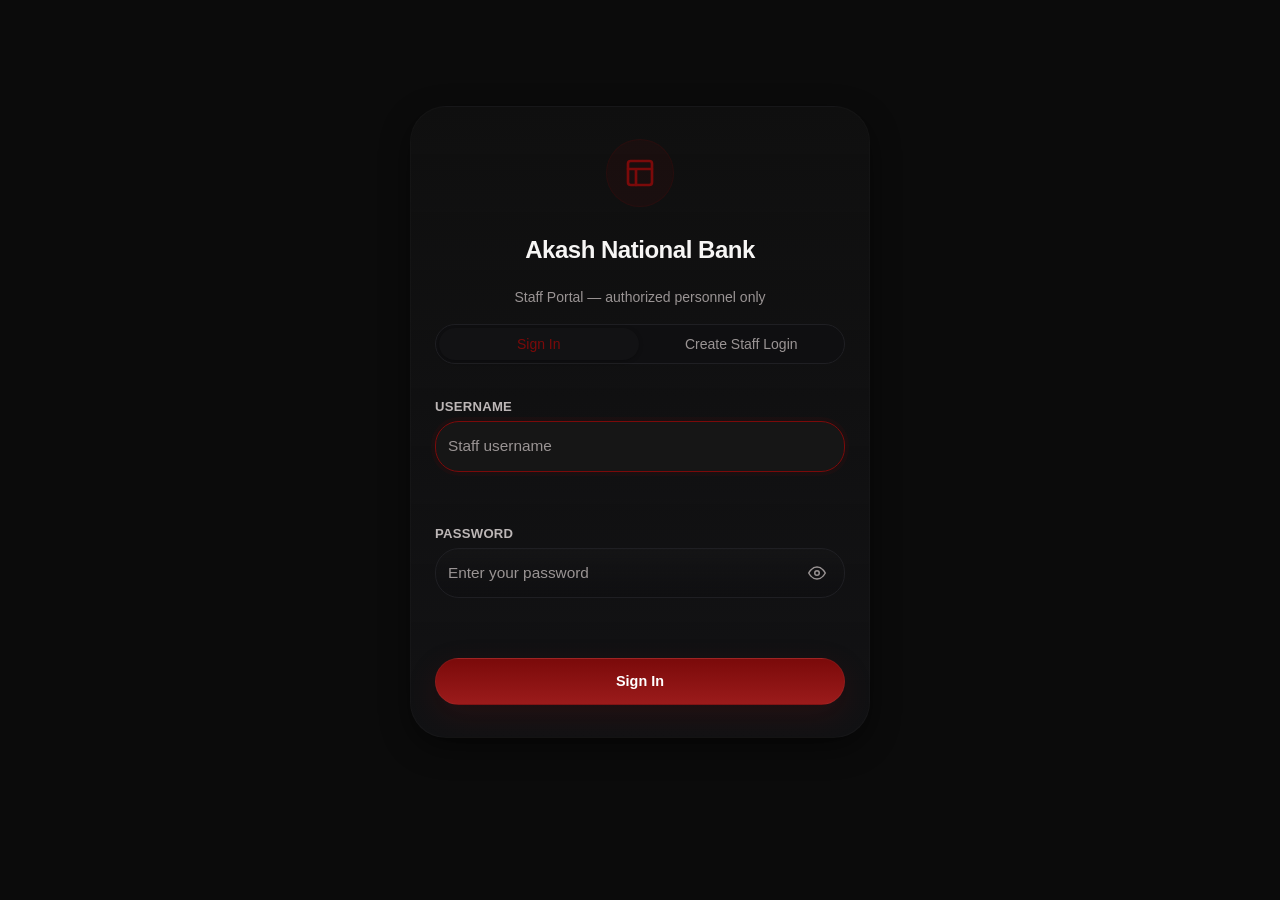
==== commit 56b4fe69: "redesigned ui" ====
--- a/frontend/login.html
+++ b/frontend/login.html
@@ -5,7 +5,7 @@
     <meta name="viewport" content="width=device-width, initial-scale=1.0, viewport-fit=cover">
     <meta name="theme-color" content="#7B0A0A">
     <meta name="description" content="Staff login for the banking management system.">
-    <title>Banking System — Staff Sign In</title>
+    <title>Akash National Bank — Staff Sign In</title>
     <!-- Using system fonts for modern Apple-like appearance; removed external font dependency -->
     <link rel="stylesheet" href="./style.css">
 </head>
@@ -13,14 +13,8 @@
     <header class="topbar" role="banner">
         <div class="topbar-inner">
             <div class="topbar-brand">
-                <span class="brand-icon" aria-hidden="true">
-                    <svg width="24" height="24" viewBox="0 0 24 24" fill="none" stroke="currentColor"
-                         stroke-width="2.2" stroke-linecap="round" stroke-linejoin="round">
-                        <rect x="3" y="3" width="18" height="18" rx="2"/>
-                        <path d="M3 9h18M9 21V9"/>
-                    </svg>
-                </span>
-                <span class="brand-name">Banking System</span>
+                <img src="./assets/akash_logo.png" alt="Akash National Bank" class="brand-logo">
+                <span class="brand-name">Akash National Bank</span>
             </div>
             <div class="topbar-actions">
                 <button class="icon-btn" id="themeToggle" aria-label="Toggle dark/light mode">
@@ -58,8 +52,8 @@
                 </div>
             </div>
 
-            <h1 class="login-title">Staff Portal</h1>
-            <p class="login-subtitle">Banking management system — authorized personnel only</p>
+            <h1 class="login-title">Akash National Bank</h1>
+            <p class="login-subtitle">Staff Portal — authorized personnel only</p>
 
             <div class="auth-tabs" role="tablist" aria-label="Authentication options">
                 <button class="auth-tab auth-tab--active" id="tab-signin" role="tab"
--- a/frontend/style.css
+++ b/frontend/style.css
@@ -40,6 +40,7 @@
     --error:          #ef4444;
     --error-dim:      rgba(239,68,68,0.10);
     --warning:        var(--green);
+    --money-color:    #4ade80; /* green for amounts and monetary values */
 
     /* Spacing scale */
     --sp-1: 4px;   --sp-2: 8px;   --sp-3: 12px;  --sp-4: 16px;
@@ -133,6 +134,11 @@
 }
 
 /* ── 3. Top navigation bar ────────────────────────────────────── */
+/* Hide topbar on login page */
+body:has(.login-page) .topbar {
+    display: none;
+}
+
 .topbar {
     position: sticky;
     top: 0;
@@ -172,16 +178,13 @@
     color: inherit;
 }
 
-.brand-icon {
-    display: grid;
-    place-items: center;
+.brand-logo {
     width: 40px;
     height: 40px;
-    background: linear-gradient(135deg, var(--saffron), var(--saffron-light));
-    border-radius: var(--r-full);
-    color: var(--white);
+    border-radius: var(--r-sm);
     flex-shrink: 0;
-    box-shadow: 0 8px 20px rgba(0,0,0,0.45);
+    object-fit: contain;
+    box-shadow: 0 4px 12px rgba(0,0,0,0.35);
 }
 
 .brand-name {
@@ -1295,7 +1298,7 @@
 }
 .summary-row:last-child { border-bottom: none; }
 .summary-row span { color: var(--text-muted); }
-.money { font-variant-numeric: tabular-nums; color: var(--green-light); }
+.money { font-variant-numeric: tabular-nums; color: var(--money-color); }
 .history-list { display: flex; flex-direction: column; gap: var(--sp-3); margin-top: var(--sp-4); }
 .history-item {
     display: flex;
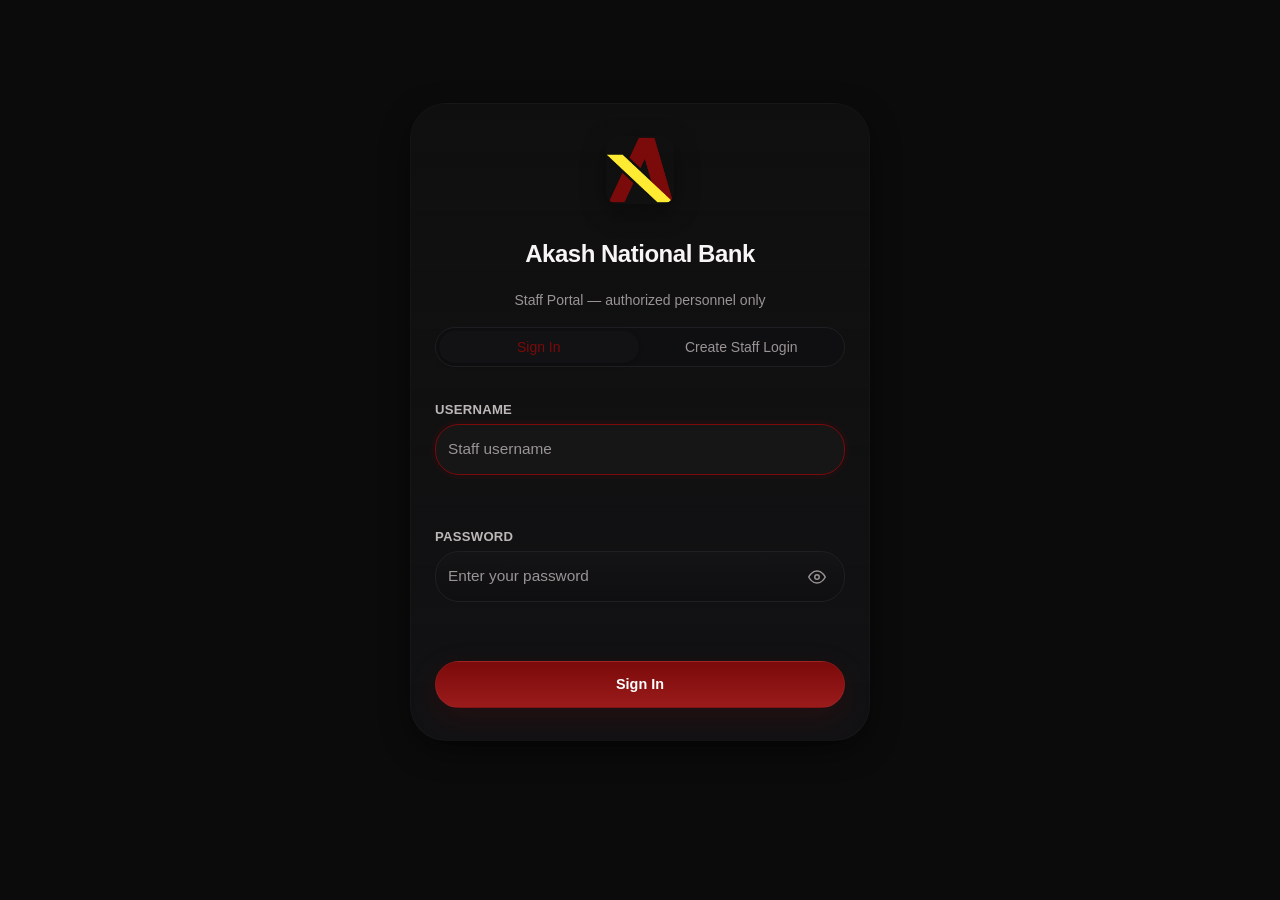
==== commit 1dfa85bf: "redesigned ui" ====
--- a/frontend/login.html
+++ b/frontend/login.html
@@ -42,14 +42,8 @@
 
     <main class="login-page" id="main-content">
         <div class="login-card">
-            <div class="login-brand" aria-hidden="true">
-                <div class="login-brand-icon">
-                    <svg width="32" height="32" viewBox="0 0 24 24" fill="none" stroke="currentColor"
-                         stroke-width="2" stroke-linecap="round" stroke-linejoin="round">
-                        <rect x="3" y="3" width="18" height="18" rx="2"/>
-                        <path d="M3 9h18M9 21V9"/>
-                    </svg>
-                </div>
+            <div class="login-brand">
+                <img src="./assets/akash_logo.png" alt="Akash National Bank" class="login-brand-icon">
             </div>
 
             <h1 class="login-title">Akash National Bank</h1>
--- a/frontend/style.css
+++ b/frontend/style.css
@@ -1062,13 +1062,9 @@
 .login-brand-icon {
     width: 68px;
     height: 68px;
-    border-radius: 50%;
-    background: var(--saffron-dim);
-    border: 1.5px solid var(--saffron-muted);
-    color: var(--saffron);
-    display: flex;
-    align-items: center;
-    justify-content: center;
+    border-radius: var(--r-sm);
+    object-fit: contain;
+    box-shadow: 0 8px 24px rgba(0,0,0,0.35);
 }
 
 .login-title {
